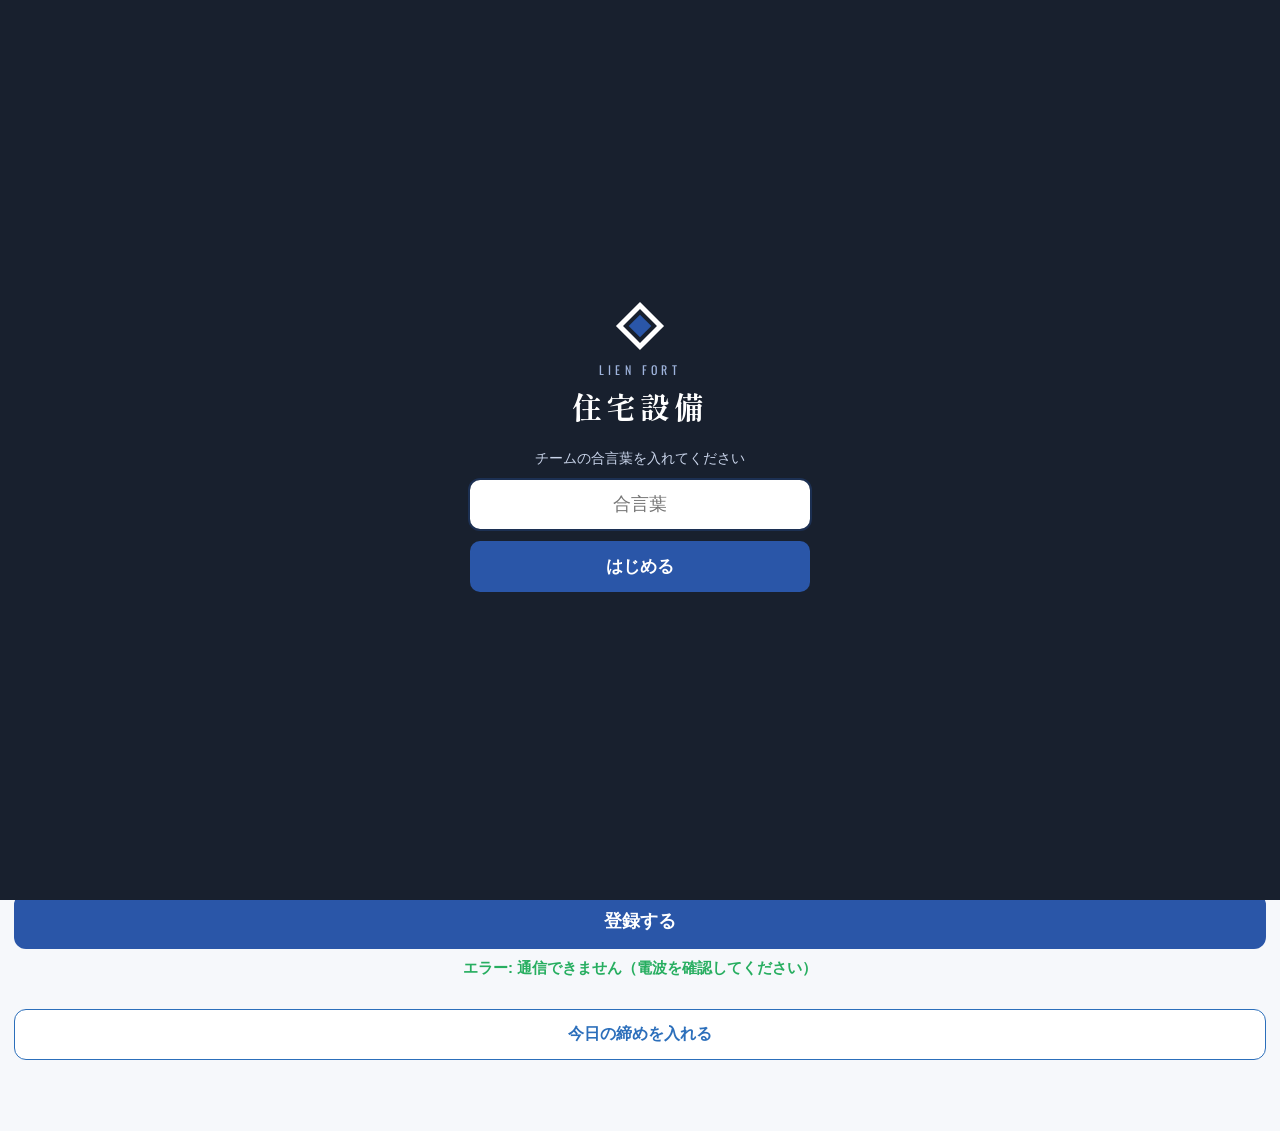
==== ap.html @ 3ffadc1e "Add files via upload" ====
<!DOCTYPE html>
<html>
<head>
<base target="_top">
<meta charset="utf-8">
<meta name="viewport" content="width=device-width, initial-scale=1, maximum-scale=1, viewport-fit=cover">
<meta name="apple-mobile-web-app-capable" content="yes">
<meta name="mobile-web-app-capable" content="yes">
<meta name="apple-mobile-web-app-status-bar-style" content="black-translucent">
<meta name="apple-mobile-web-app-title" content="住宅設備">
<meta name="theme-color" content="#18202e">
<link rel="manifest" href="manifest.webmanifest">
<link rel="apple-touch-icon" href="icon-180.png">
<title>催事 お客様登録</title>
<script src="api.js"></script>
<style>
  * { box-sizing: border-box; -webkit-tap-highlight-color: transparent; }
  body { margin: 0; padding: 16px; font-family: -apple-system, sans-serif; background: #f4f5f7; color: #222; }
  h2 { margin: 0 0 8px; font-size: 20px; }
  label { display: block; font-size: 14px; color: #555; margin: 12px 0 4px; }
  select, input { width: 100%; font-size: 17px; padding: 10px; border-radius: 10px; border: 1px solid #ccc; background: #fff; }
  .other { margin-top: 6px; display: none; }
  .ok { width: 100%; margin: 22px 0 10px; padding: 16px; font-size: 18px; font-weight: 600; border: 0; border-radius: 12px; background: #27ae60; color: #fff; }
  .ok:active { transform: scale(.97); }
  #msg { text-align: center; min-height: 20px; font-size: 15px; color: #27ae60; font-weight: 600; }
  #pending { display: none; white-space: pre-line; margin-top: 10px; padding: 10px; border-radius: 10px; background: #fff3cd; color: #7a5b00; font-size: 14px; text-align: center; }
  .count { text-align: center; font-size: 14px; color: #666; margin-bottom: 30px; }
  .sides { display: flex; gap: 8px; }
  .sides button { flex: 1; padding: 12px; font-size: 17px; border-radius: 10px; border: 1px solid #ccc; background: #fff; color: #222; }
  .sides button.on { background: #2c6fbb; border-color: #2c6fbb; color: #fff; font-weight: 600; }
  .close-btn { width: 100%; padding: 14px; font-size: 16px; border: 1px solid #2c6fbb; border-radius: 12px; background: #fff; color: #2c6fbb; font-weight: 600; }
  #close { display: none; margin-top: 8px; padding: 4px 14px 14px; border-radius: 12px; background: #fff; }
  #close h3 { margin: 12px 0 0; font-size: 17px; }
  .grid { display: grid; grid-template-columns: 1fr 1fr; gap: 0 10px; }
  .calc { margin-top: 10px; font-size: 14px; color: #555; }
  #close .ok { background: #2c6fbb; }
</style>
<link href="https://fonts.googleapis.com/css2?family=Oswald:wght@400;500&family=Shippori+Mincho+B1:wght@700&display=swap" rel="stylesheet">
<style>
  /* 住宅設備アプリ共通のデザイン。色は Lien Fort（lienfort.co.jp）に合わせる。各画面の style より後に読むので上書きになる */
  :root { --ink: #18202e; --blue: #2a56a8; --sub: #4b5567; --line: #e3e8f0; --bg: #f6f8fb; --pale: #eef2f9;
          --en: Oswald, "Arial Narrow", sans-serif; }
  body { background: var(--bg) !important; color: var(--ink) !important; padding: 0 14px 40px !important;
         font-family: "Hiragino Sans", "Noto Sans JP", "Yu Gothic", sans-serif !important; }
  .lf-bar { position: sticky; top: 0; z-index: 5; display: flex; align-items: center; gap: 12px; margin: 0 -14px 14px; padding: 10px 14px;
            background: var(--ink); color: #fff; }
  .lf-back { flex: none; width: 36px; height: 36px; display: flex; align-items: center; justify-content: center; padding-bottom: 3px;
             border: 1px solid rgba(255,255,255,.3); border-radius: 8px; color: #fff; text-decoration: none; font-size: 24px; }
  .lf-t small { display: block; font-family: var(--en); font-size: 10px; letter-spacing: .3em; color: #9fb4dd; }
  .lf-t b { font-size: 17px; letter-spacing: .05em; }

  select, input, textarea { border: 1px solid var(--line) !important; color: var(--ink); }
  select:focus, input:focus, textarea:focus { outline: 2px solid rgba(42,86,168,.3); border-color: var(--blue) !important; }
  h2 { letter-spacing: .03em; }

  /* 今日の数字 */
  .summary { background: #fff; border: 1px solid var(--line); border-radius: 12px; padding: 10px 14px; }
  .summary div { font-size: 12px; color: var(--sub); }
  .summary b { font-family: var(--en); font-weight: 500; font-size: 30px !important; color: var(--ink); }

  /* ボタン。結果ボタンの色（成約＝緑など）は見分けやすさのため各画面のまま */
  button.r { border-radius: 12px !important; box-shadow: 0 2px 0 rgba(0,0,0,.12); letter-spacing: .03em; }
  .undo, .listbtn, .nav button, .btns > *, .cancel { background: #fff !important; border: 1px solid var(--line) !important; color: var(--ink) !important; }
  .listbtn, .btns > *, .btns .map { color: var(--blue) !important; }
  .ok { background: var(--blue) !important; color: #fff !important; }
  .add { border-color: var(--blue) !important; color: var(--blue) !important; background: #fff !important; }
  .tabs button { border: 1px solid var(--line) !important; background: #fff !important; color: var(--sub) !important; }
  .tabs button.on { background: var(--ink) !important; border-color: var(--ink) !important; color: #fff !important; }
  .choice button.on { background: var(--ink) !important; border-color: var(--ink) !important; }

  /* カード・表 */
  .card, td.d { border: 1px solid var(--line) !important; box-shadow: 0 1px 2px rgba(24,32,46,.05); }
  .card summary, .req { color: var(--blue) !important; }
  td.d.today, .mon td.today { border-color: var(--blue) !important; color: var(--blue); }
  td.s.free { background: var(--blue) !important; }
  .legend span:first-child i { background: var(--blue) !important; }
  .sec { border-top-color: var(--line) !important; color: var(--ink); }

  /* 重なる画面（入力・一覧など）と読み込み中 */
  .sheet, #sale, #list, #pick { background: var(--bg) !important; }
  #pickList button { border-color: var(--line) !important; }
  .spinner { border-top-color: var(--blue) !important; }
</style>
<link rel="stylesheet" href="app.css">
</head>
<body>
  <header class="lf-bar"><a href="index.html" class="lf-back" aria-label="メニュー">‹</a><div class="lf-t"><small>LIEN FORT</small><b>催事 お客様登録</b></div></header>
  <h2>催事 お客様登録</h2>
  <label>催事会場</label><select id="venue"></select><input class="other" id="venue-o" placeholder="会場の名前">
  <label>AP（自分）</label><select id="ap"></select><input class="other" id="ap-o" placeholder="APの名前">
  <label>CC（キャッチャー）</label><select id="cc"></select><input class="other" id="cc-o" placeholder="CCの名前">
  <label>QP（アンケート係）</label><select id="qp"></select><input class="other" id="qp-o" placeholder="QPの名前">
  <label>お客様の名前</label><input id="customer" placeholder="例：山田太郎様">
  <label>両面／片面</label><div class="sides"><button type="button" data-side="両面">両面</button><button type="button" data-side="片面">片面</button></div>
  <label>年齢</label><input id="age" type="number" inputmode="numeric" placeholder="例：65">
  <label>連絡先</label><input id="tel" type="tel" inputmode="tel" placeholder="例：09012345678">
  <label>設置先エリア</label><input id="area" placeholder="例：川西市">
  <label>次回対応日</label><input id="next" type="date">
  <button class="ok" id="send">登録する</button>
  <div id="msg"></div>
  <div id="pending"></div>
  <div class="count" id="count"></div>

  <button class="close-btn" id="open-close">今日の締めを入れる</button>
  <div id="close">
    <h3>今日の締め（<span id="c-venue"></span>）</h3>
    <label>日付</label><input id="c-date" type="date">
    <div class="grid">
      <div><label>スタッフ数</label><input id="c-staff" type="number" inputmode="numeric" min="0"></div>
      <div><label>キャッチ配布数</label><input id="c-dist" type="number" inputmode="numeric" min="0"></div>
      <div><label>キャッチ成功数</label><input id="c-catch" type="number" inputmode="numeric" min="0"></div>
      <div><label>抽選参加数</label><input id="c-lottery" type="number" inputmode="numeric" min="0"></div>
      <div><label>着座_両面</label><input id="c-seatW" type="number" inputmode="numeric" min="0"></div>
      <div><label>着座_片面</label><input id="c-seatS" type="number" inputmode="numeric" min="0"></div>
      <div><label>戸建数</label><input id="c-house" type="number" inputmode="numeric" min="0"></div>
    </div>
    <div class="calc" id="c-calc"></div>
    <button class="ok" id="c-send">締めを送る</button>
    <div class="calc">アポ獲得数（両面・片面）は、登録したお客様から自動で数えます。入れ直すと上書きします。</div>
  </div>
  <div style="height:30px"></div>

<script>
  const OTHER = 'その他（手入力）';
  const SELECTS = ['venue', 'ap', 'cc', 'qp'];
  const KEEP = ['venue', 'ap', 'cc', 'qp']; // 次の人でもそのまま残す
  const $ = id => document.getElementById(id);
  const CLOSE = ['staff', 'dist', 'catch', 'lottery', 'seatW', 'seatS', 'house'];
  let sending = false, lastError = '', registered = 0, side = '';

  // 登録はまずスマホに保存し（未送信）、電波があれば送る。電波がない間はたまっていき、戻ったら送る
  let queue = [], cqueue = [];
  try { queue = JSON.parse(localStorage.getItem('apQueue')) || []; } catch (e) {}
  try { cqueue = JSON.parse(localStorage.getItem('apCloseQueue')) || []; } catch (e) {}
  function saveQueue() { try { localStorage.setItem('apQueue', JSON.stringify(queue)); localStorage.setItem('apCloseQueue', JSON.stringify(cqueue)); } catch (e) {} }

  function fill(id, list) {
    $(id).add(new Option('選択', ''));
    list.concat([OTHER]).forEach(v => $(id).add(new Option(v, v)));
  }
  function val(id) { return $(id).value === OTHER ? $(id + '-o').value.trim() : $(id).value; }
  // 手入力した名前は、次から選択肢に出す
  function remember(id, v) {
    if (!v || [...$(id).options].some(o => o.value === v)) return;
    $(id).add(new Option(v, v), $(id).options.length - 1);
  }

  function render() {
    const n = queue.length + cqueue.length;
    $('pending').style.display = n ? 'block' : 'none';
    $('pending').textContent = '未送信 ' + n + '件（電波が戻ったら自動で送ります）' + (lastError ? '\n' + lastError : '');
    $('count').textContent = registered ? 'この画面で登録した人：' + registered + '人' : '';
  }

  function send() {
    const it = { id: Date.now() + '-' + Math.random().toString(36).slice(2, 8), ts: Date.now(),
      venue: val('venue'), ap: val('ap'), cc: val('cc'), qp: val('qp'), customer: $('customer').value.trim(),
      age: $('age').value, tel: $('tel').value.replace(/[^\d-]/g, ''), area: $('area').value.trim(), next: $('next').value, side: side };
    if (!it.venue || !it.ap || !it.customer || !side) { alert('催事会場・AP・お客様の名前・両面／片面を入れてください'); return; }
    if (!confirm(it.customer + '（' + side + '）\nこの内容で登録しますか？')) return;
    queue.push(it); saveQueue();
    SELECTS.forEach(id => { if (it[id] && $(id).value === OTHER) { remember(id, it[id]); $(id).value = it[id]; $(id + '-o').style.display = 'none'; } });
    try { KEEP.forEach(id => localStorage.setItem('ap-' + id, $(id).value)); } catch (e) {}
    ['customer', 'age', 'tel', 'area', 'next'].forEach(id => $(id).value = '');
    setSide('');
    registered++;
    $('msg').textContent = '登録しました：' + it.customer + (navigator.onLine ? '' : '（電波が戻ったら送ります）');
    render();
    window.scrollTo(0, 0);
    flush();
  }

  // 未送信をまとめて送る。送れた分だけ消す（同じ登録は二重に入らない）
  function flush() {
    if (!sending && !queue.length && cqueue.length) return flushClose();
    if (sending || !queue.length) return render();
    sending = true;
    google.script.run
      .withSuccessHandler(r => {
        sending = false;
        queue = queue.filter(q => !r.done.includes(q.id));
        lastError = r.errors.join('\n');
        saveQueue(); render();
        if ((queue.length || cqueue.length) && r.done.length) flush();
      })
      .withFailureHandler(() => { sending = false; render(); })
      .addCustomers(queue.slice(0, 20));
  }

  function flushClose() {
    sending = true;
    google.script.run
      .withSuccessHandler(r => {
        sending = false;
        cqueue = cqueue.filter(q => !r.done.includes(q.id));
        saveQueue(); render();
      })
      .withFailureHandler(() => { sending = false; render(); })
      .addNippo(cqueue.slice(0, 10));
  }

  function setSide(v) {
    side = v;
    document.querySelectorAll('.sides button').forEach(b => b.classList.toggle('on', b.dataset.side === v));
  }

  // 今日の締め：会場は上で選んでいる会場
  function num(id) { return $('c-' + id).value === '' ? '' : Number($('c-' + id).value); }
  function calc() {
    const d = num('dist'), c = num('catch'), w = num('seatW'), s = num('seatS');
    $('c-calc').textContent = 'キャッチ失注数：' + (d === '' ? '-' : d - (c || 0)) + '　着座数：' + (w === '' && s === '' ? '-' : (w || 0) + (s || 0));
  }
  function sendClose() {
    const it = { id: Date.now() + '-' + Math.random().toString(36).slice(2, 8), venue: val('venue'), date: $('c-date').value };
    CLOSE.forEach(k => it[k] = num(k));
    if (!it.venue || !it.date) { alert('催事会場と日付を入れてください'); return; }
    if (CLOSE.some(k => it[k] === '' || it[k] < 0)) { alert('数字を全部入れてください（0 も入れられます）'); return; }
    if (it.catch > it.dist) { alert('キャッチ成功数が配布数より多くなっています'); return; }
    if (!confirm(it.date + ' ' + it.venue + '\n配布 ' + it.dist + '・成功 ' + it.catch + '・着座 ' + (it.seatW + it.seatS) + '\nこの内容で送りますか？')) return;
    cqueue.push(it); saveQueue();
    CLOSE.forEach(k => $('c-' + k).value = '');
    calc();
    $('close').style.display = 'none';
    $('msg').textContent = '締めを受け付けました：' + it.venue + (navigator.onLine ? '' : '（電波が戻ったら送ります）');
    render();
    window.scrollTo(0, 0);
    flush();
  }

  google.script.run.withSuccessHandler(cfg => {
    fill('venue', cfg.venues);
    ['ap', 'cc', 'qp'].forEach(id => fill(id, cfg.names));
    try { KEEP.forEach(id => { const v = localStorage.getItem('ap-' + id); if (v) { remember(id, v); $(id).value = v; } }); } catch (e) {}
    flush();
  }).withFailureHandler(e => { $('msg').textContent = 'エラー: ' + e.message; }).getApConfig();

  SELECTS.forEach(id => $(id).onchange = () => { $(id + '-o').style.display = $(id).value === OTHER ? 'block' : 'none'; });
  $('send').onclick = send;
  document.querySelectorAll('.sides button').forEach(b => b.onclick = () => setSide(b.dataset.side));
  $('open-close').onclick = () => {
    const open = $('close').style.display !== 'block';
    $('close').style.display = open ? 'block' : 'none';
    if (open) { $('c-venue').textContent = val('venue') || '会場を選んでください'; if (!$('c-date').value) $('c-date').value = new Date().toLocaleDateString('sv-SE'); calc(); }
  };
  CLOSE.forEach(k => $('c-' + k).oninput = calc);
  $('c-send').onclick = sendClose;
  window.addEventListener('online', flush);
  setInterval(flush, 20000);
</script>
</body>
</html>
---- app.css ----
/* GitHub Pages 版だけの見た目：合言葉の画面と、ホーム画面から全画面で開いたときの上の余白（iPhone の時計などの下） */
.lf-bar { padding-top: calc(10px + env(safe-area-inset-top)) !important; }
.hero { padding-top: calc(30px + env(safe-area-inset-top)) !important; }
#lfLogin { position: fixed; inset: 0; z-index: 100; display: flex; align-items: center; justify-content: center; padding: 24px; background: #18202e; }
#lfLogin .box { width: 100%; max-width: 340px; color: #fff; text-align: center; }
#lfLogin .mk { width: 34px; height: 34px; margin: 0 auto 18px; border: 5px solid #fff; transform: rotate(45deg); position: relative; }
#lfLogin .mk::after { content: ""; position: absolute; inset: 4px; background: #2a56a8; }
#lfLogin small { display: block; font-family: Oswald, "Arial Narrow", sans-serif; letter-spacing: .35em; font-size: 12px; color: #9fb4dd; }
#lfLogin b { display: block; margin: 6px 0 22px; font-family: "Shippori Mincho B1", serif; font-size: 30px; letter-spacing: .14em; }
#lfLogin p { margin: 0 0 12px; font-size: 14px; color: #c9d4ea; }
#lfLogin input { width: 100%; padding: 14px; font-size: 18px; border-radius: 10px; border: 0 !important; text-align: center; color: #18202e; }
#lfLogin button { width: 100%; margin-top: 12px; padding: 14px; font-size: 17px; font-weight: 600; border: 0; border-radius: 10px; background: #2a56a8; color: #fff; }
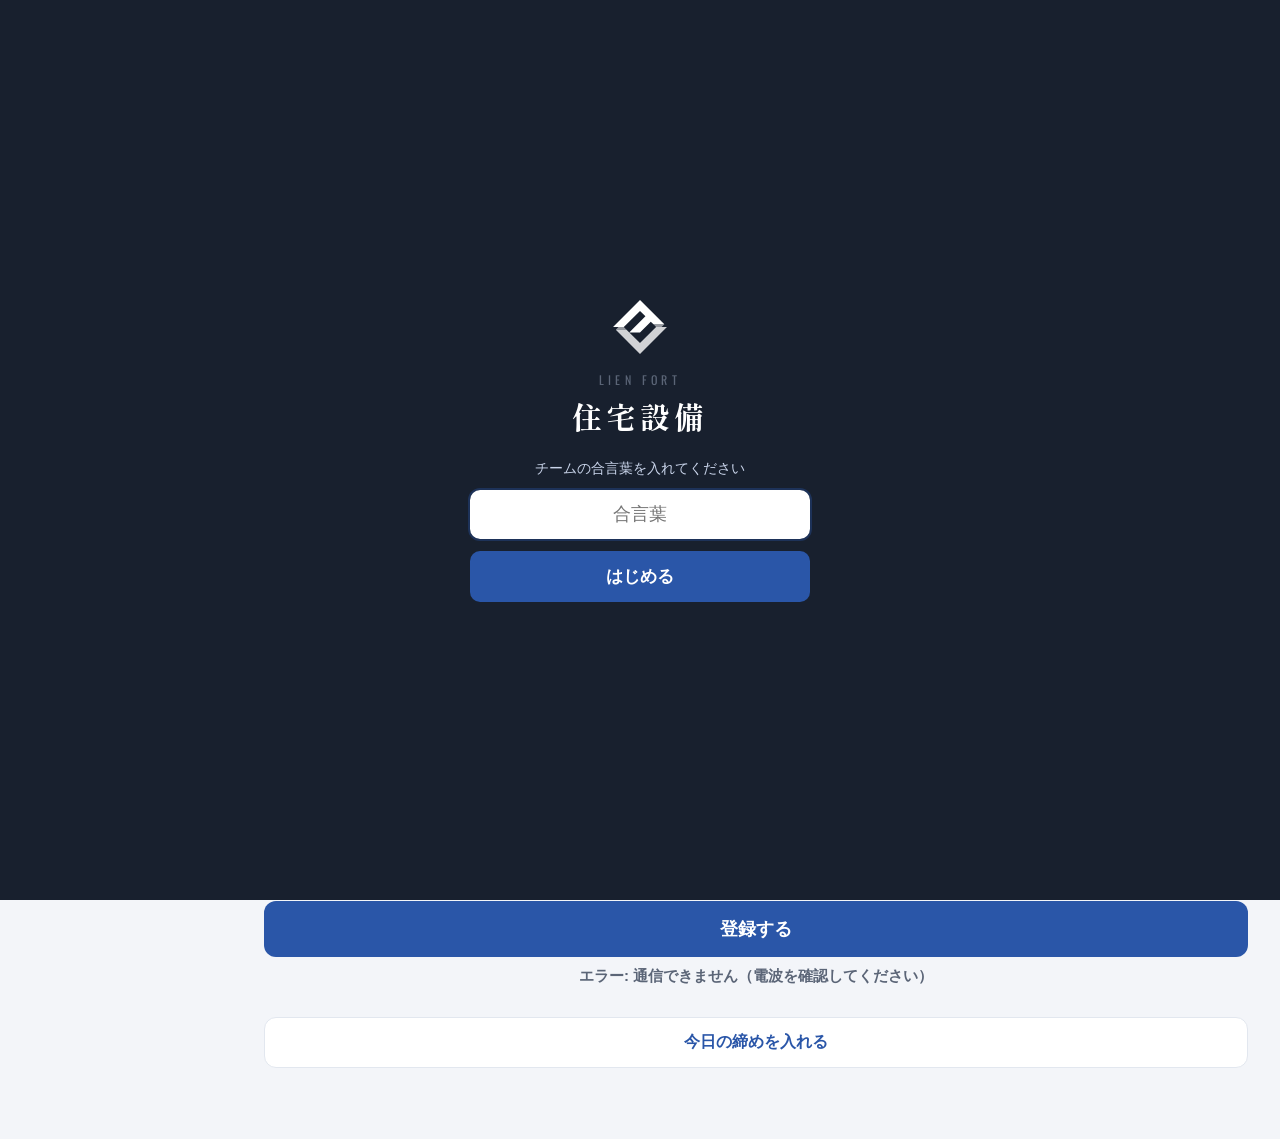
==== commit 29ec82c1: "Add files via upload" ====
--- a/ap.html
+++ b/ap.html
@@ -35,52 +35,184 @@
   .calc { margin-top: 10px; font-size: 14px; color: #555; }
   #close .ok { background: #2c6fbb; }
 </style>
-<link href="https://fonts.googleapis.com/css2?family=Oswald:wght@400;500&family=Shippori+Mincho+B1:wght@700&display=swap" rel="stylesheet">
+<link href="https://fonts.googleapis.com/css2?family=Inter:wght@500;700;800&family=Oswald:wght@400;500&family=Shippori+Mincho+B1:wght@700&display=swap" rel="stylesheet">
+<script>
+  // 明るい・暗い：端末の設定に合わせる。右上のボタンで切り替えると、その端末に覚える（lfTheme）
+  (function () { try { var t = localStorage.getItem('lfTheme'); if (t) document.documentElement.setAttribute('data-theme', t); } catch (e) {} })();
+</script>
 <style>
-  /* 住宅設備アプリ共通のデザイン。色は Lien Fort（lienfort.co.jp）に合わせる。各画面の style より後に読むので上書きになる */
-  :root { --ink: #18202e; --blue: #2a56a8; --sub: #4b5567; --line: #e3e8f0; --bg: #f6f8fb; --pale: #eef2f9;
-          --en: Oswald, "Arial Narrow", sans-serif; }
+  /* 住宅設備アプリ共通のデザイン（2026-11-18 作り直し：明るい・暗い、パソコンは左にメニュー）。
+     色は Lien Fort（lienfort.co.jp）の紺と青。各画面の style より後に読むので上書きになる */
+  :root { --ink: #18202e; --blue: #2a56a8; --btn: #2a56a8; --sub: #5b6577; --line: #e2e7ef; --bg: #f3f5f9; --pale: #eef2f9;
+          --surface: #fff; --surface2: #f6f8fb; --track: #e9edf3; --bar: #18202e; --chip: #18202e; --chipInk: #fff;
+          --veil: rgba(243,245,249,.72); --shadow: 0 1px 2px rgba(24,32,46,.06), 0 8px 24px rgba(24,32,46,.05);
+          --pend: #fff3cd; --pendInk: #7a5b00; --goodBg: #eafaf0; --badBg: #fdecea;
+          --en: Oswald, "Arial Narrow", sans-serif; --num: Inter, "Hiragino Sans", sans-serif; color-scheme: light; }
+  @media (prefers-color-scheme: dark) {
+    :root:not([data-theme="light"]) { --ink: #eef2f8; --blue: #7fa2e8; --sub: #9aa6b8; --line: #263042; --bg: #0d121b; --pale: #1c2433;
+          --surface: #161d29; --surface2: #1c2433; --track: #263042; --bar: #0a0f17; --chip: #eef2f8; --chipInk: #0d121b;
+          --veil: rgba(13,18,27,.72); --shadow: none; --pend: #3a3216; --pendInk: #f0d58a; --goodBg: #12301f; --badBg: #3a1a1a; color-scheme: dark; }
+  }
+  :root[data-theme="dark"] { --ink: #eef2f8; --blue: #7fa2e8; --sub: #9aa6b8; --line: #263042; --bg: #0d121b; --pale: #1c2433;
+          --surface: #161d29; --surface2: #1c2433; --track: #263042; --bar: #0a0f17; --chip: #eef2f8; --chipInk: #0d121b;
+          --veil: rgba(13,18,27,.72); --shadow: none; --pend: #3a3216; --pendInk: #f0d58a; --goodBg: #12301f; --badBg: #3a1a1a; color-scheme: dark; }
+
   body { background: var(--bg) !important; color: var(--ink) !important; padding: 0 14px 40px !important;
          font-family: "Hiragino Sans", "Noto Sans JP", "Yu Gothic", sans-serif !important; }
-  .lf-bar { position: sticky; top: 0; z-index: 5; display: flex; align-items: center; gap: 12px; margin: 0 -14px 14px; padding: 10px 14px;
-            background: var(--ink); color: #fff; }
+
+  /* 上の帯 */
+  .lf-bar { position: sticky; top: 0; z-index: 5; display: flex; align-items: center; gap: 12px; margin: 0 -14px 14px; padding: 12px 14px;
+            background: var(--bar); color: #fff; }
   .lf-back { flex: none; width: 36px; height: 36px; display: flex; align-items: center; justify-content: center; padding-bottom: 3px;
-             border: 1px solid rgba(255,255,255,.3); border-radius: 8px; color: #fff; text-decoration: none; font-size: 24px; }
-  .lf-t small { display: block; font-family: var(--en); font-size: 10px; letter-spacing: .3em; color: #9fb4dd; }
-  .lf-t b { font-size: 17px; letter-spacing: .05em; }
-
-  select, input, textarea { border: 1px solid var(--line) !important; color: var(--ink); }
-  select:focus, input:focus, textarea:focus { outline: 2px solid rgba(42,86,168,.3); border-color: var(--blue) !important; }
-  h2 { letter-spacing: .03em; }
-
-  /* 今日の数字 */
-  .summary { background: #fff; border: 1px solid var(--line); border-radius: 12px; padding: 10px 14px; }
+             border: 1px solid rgba(255,255,255,.18); border-radius: 10px; color: #fff; text-decoration: none; font-size: 24px; }
+  .lf-t small { display: block; font-family: var(--en); font-size: 10px !important; letter-spacing: .3em; color: #8fa6cf !important; }
+  .lf-t b { font-size: 17px; letter-spacing: .05em; color: #fff; }
+  .lf-theme { flex: none; margin-left: auto; width: 36px; height: 36px; display: flex; align-items: center; justify-content: center;
+              border: 1px solid rgba(255,255,255,.18); border-radius: 10px; background: rgba(255,255,255,.06); color: #fff; padding: 0; cursor: pointer; }
+  .lf-theme svg { width: 18px; height: 18px; fill: none; stroke: currentColor; stroke-width: 1.8; stroke-linecap: round; }
+  .lf-bar .who ~ .lf-theme, .lf-bar .lf-theme ~ .who { margin-left: 8px; }
+
+  /* 入力欄 */
+  select, input, textarea { background: var(--surface) !important; color: var(--ink) !important; border: 1px solid var(--line) !important; }
+  select:focus, input:focus, textarea:focus { outline: 2px solid rgba(42,86,168,.35); border-color: var(--blue) !important; }
+  input[type="checkbox"], input[type="radio"] { accent-color: var(--btn); }
+  h2, h3, .card h3 { letter-spacing: .03em; color: var(--ink) !important; }
+  label, .note, .sub, small, #msg, .legend, .count, .calc, .coord, .state, .card dt, .gcard p { color: var(--sub) !important; }
+  td.s small, .shd td.c small, button.r small, .tiles a.app.main small { color: rgba(255,255,255,.85) !important; } td.s.last small { color: #5c4b00 !important; }
+
+  /* 面（カード・表・パネル） */
+  .card, .summary, .summary > div, .tbl, .gcard, .sheet .in, #close, .visit, .panel, .find, .fab, .showBtn,
+  td.d, .mon td, .shd td:not(.c), .checks label, #sale .checks label, .sheet .kinds label, .names button, #pickList button {
+    background: var(--surface) !important; border-color: var(--line) !important; color: var(--ink); }
+  .card, .tbl, .summary > div, .summary, .gcard, .visit { border: 1px solid var(--line) !important; border-radius: 16px !important; box-shadow: var(--shadow) !important; }
+  .card summary, .req { color: var(--blue) !important; }
   .summary div { font-size: 12px; color: var(--sub); }
-  .summary b { font-family: var(--en); font-weight: 500; font-size: 30px !important; color: var(--ink); }
+  .summary b, .big, .rk .v, .v, .gy td b { font-family: var(--num) !important; font-variant-numeric: tabular-nums; letter-spacing: -.01em; }
+  .summary b { font-weight: 800; font-size: 28px !important; color: var(--ink); }
+  .big { font-weight: 800 !important; color: var(--ink) !important; }
+  .bar, .left .bar { background: var(--track) !important; }
+  .bar i, .left .bar i { background: var(--btn) !important; } .bar i.ok { background: #27ae60 !important; }
+  td.d.today, .mon td.today { border-color: var(--blue) !important; color: var(--blue); }
+  td.s.free { background: var(--btn) !important; }
+  td.s.block { background: var(--pale) !important; }
+  .legend span:first-child i { background: var(--btn) !important; }
+  .sec { border-top-color: var(--line) !important; color: var(--ink); }
+  .st { background: var(--pale) !important; color: var(--ink) !important; }
+  .st.shoho { background: #8e44ad !important; color: #fff !important; }
+  .st.x { background: var(--badBg) !important; color: #e06b5f !important; }
+  #pending { background: var(--pend) !important; color: var(--pendInk) !important; }
+  .checks label, #sale .checks label, .sheet .kinds label { color: var(--ink) !important; }
+
+  /* 表（KPI） */
+  table { color: var(--ink); }
+  th { background: var(--surface2) !important; color: var(--sub) !important; border-color: var(--line) !important; }
+  td { border-color: var(--line) !important; }
+  .tbl td:first-child { background: var(--surface) !important; }
+  .tbl th:first-child, tr.total td { background: var(--surface2) !important; }
+  td.good { background: var(--goodBg) !important; } td.bad { background: var(--badBg) !important; }
 
   /* ボタン。結果ボタンの色（成約＝緑など）は見分けやすさのため各画面のまま */
-  button.r { border-radius: 12px !important; box-shadow: 0 2px 0 rgba(0,0,0,.12); letter-spacing: .03em; }
-  .undo, .listbtn, .nav button, .btns > *, .cancel { background: #fff !important; border: 1px solid var(--line) !important; color: var(--ink) !important; }
-  .listbtn, .btns > *, .btns .map { color: var(--blue) !important; }
-  .ok { background: var(--blue) !important; color: #fff !important; }
-  .add { border-color: var(--blue) !important; color: var(--blue) !important; background: #fff !important; }
-  .tabs button { border: 1px solid var(--line) !important; background: #fff !important; color: var(--sub) !important; }
-  .tabs button.on { background: var(--ink) !important; border-color: var(--ink) !important; color: #fff !important; }
-  .choice button.on { background: var(--ink) !important; border-color: var(--ink) !important; }
-
-  /* カード・表 */
-  .card, td.d { border: 1px solid var(--line) !important; box-shadow: 0 1px 2px rgba(24,32,46,.05); }
-  .card summary, .req { color: var(--blue) !important; }
-  td.d.today, .mon td.today { border-color: var(--blue) !important; color: var(--blue); }
-  td.s.free { background: var(--blue) !important; }
-  .legend span:first-child i { background: var(--blue) !important; }
-  .sec { border-top-color: var(--line) !important; color: var(--ink); }
+  button { font-family: inherit; }
+  button.r { border-radius: 14px !important; box-shadow: 0 2px 0 rgba(0,0,0,.14); letter-spacing: .03em; }
+  .undo, .listbtn, .nav button, .btns > *, .cancel, .seg button, .gyreset, .admin button, .opts button, .two button, .links button,
+  .sides button, .close-btn, .choice button, .kinds button, .pc button, #goalEdit, .del, .add {
+    background: var(--surface) !important; border: 1px solid var(--line) !important; color: var(--ink) !important; }
+  .listbtn, .btns > *, .btns .map, .links button, .two button, #goalEdit, .close-btn { color: var(--blue) !important; }
+  .del { color: #e06b5f !important; border-color: rgba(224,107,95,.5) !important; }
+  .add { border: 2px dashed var(--blue) !important; color: var(--blue) !important; }
+  .ok, .acts .ok, .gcard .go, #close .ok { background: var(--btn) !important; color: #fff !important; }
+  .tabs { gap: 6px !important; }
+  .tabs button, .seg button { border-radius: 999px !important; border: 1px solid var(--line) !important; background: var(--surface) !important; color: var(--sub) !important; font-weight: 600; }
+  .tabs button.on, .seg button.on, .opts button.on, .choice button.on, .sides button.on, .showBtn.on {
+    background: var(--chip) !important; border-color: var(--chip) !important; color: var(--chipInk) !important; }
+  .kinds button.on { background: #8e44ad !important; border-color: #8e44ad !important; color: #fff !important; }
+  #clockBtn { background: var(--pale) !important; color: var(--ink) !important; }
+  #clockBtn.on { background: var(--badBg) !important; color: #e06b5f !important; }
+  #placeBtn { background: var(--surface) !important; }
+  #findList button { color: var(--ink) !important; border-top-color: var(--line) !important; }
+  .fab, .fab * { color: var(--blue) !important; } #layerBtn, #findBtn, .showBtn { color: var(--ink) !important; }
+  #areaChip { background: var(--surface) !important; color: var(--ink) !important; } #areaChip button { background: var(--pale) !important; color: var(--ink) !important; }
+
+  /* ランキング：1〜3位は丸い数字（金・銀・銅） */
+  .rk .n { font-family: var(--num); }
+  .rk.m1 .n, .rk.m2 .n, .rk.m3 .n { width: 26px; height: 26px; margin: 0 auto; border-radius: 50%; display: flex; align-items: center; justify-content: center;
+                                    font-size: 13px; font-weight: 800; }
+  .rk.m1 .n { background: #e9c46a; color: #18202e !important; }
+  .rk.m2 .n { background: #cfd5de; color: #18202e !important; }
+  .rk.m3 .n { background: #dcae86; color: #18202e !important; }
+  /* 目立たせるカード（チーム売上など） */
+  .card.feature { background: #18202e !important; border-color: #18202e !important; color: #fff; }
+  :root[data-theme="dark"] .card.feature { background: #1d2a44 !important; border-color: #2c3d5f !important; }
+  .card.feature h3, .card.feature .big { color: #fff !important; }
+  .card.feature .sub, .card.feature h3 small { color: #b8c4d8 !important; }
+  .card.feature .bar { background: rgba(255,255,255,.14) !important; } .card.feature .bar i { background: #5b8def !important; }
 
   /* 重なる画面（入力・一覧など）と読み込み中 */
   .sheet, #sale, #list, #pick { background: var(--bg) !important; }
   #pickList button { border-color: var(--line) !important; }
-  .spinner { border-top-color: var(--blue) !important; }
+  #overlay { background: var(--veil) !important; color: var(--ink); }
+  #goalBox { background: rgba(0,0,0,.55) !important; }
+  .spinner { border-color: var(--track) !important; border-top-color: var(--btn) !important; }
+
+  /* パソコン：左にメニュー（#lfSide は下のスクリプトで作る） */
+  #lfSide { display: none; }
+  @media (min-width: 1024px) {
+    body.lf-side { padding-left: 264px !important; padding-right: 32px !important; }
+    body.lf-side .lf-bar { margin: 0 -32px 20px; padding-left: 32px; padding-right: 32px; }
+    body.lf-side .lf-back { display: none; }
+    body.lf-side > .hero { margin-left: -32px !important; margin-right: -32px !important; padding-left: 40px !important; }
+    #lfSide { display: flex; position: fixed; left: 0; top: 0; bottom: 0; width: 232px; z-index: 40; flex-direction: column; gap: 22px;
+              padding: 26px 14px; box-sizing: border-box; overflow-y: auto; background: #111824; color: #eef2f8; }
+    #lfSide .lg { display: block; padding: 0 10px; text-decoration: none; color: #eef2f8; }
+    #lfSide .lg small { display: block; font-family: var(--en); font-size: 11px; letter-spacing: .35em; color: #7fa2e8; }
+    #lfSide .lg b { font-family: "Shippori Mincho B1", serif; font-size: 22px; letter-spacing: .12em; }
+    #lfSide nav { display: flex; flex-direction: column; gap: 2px; }
+    #lfSide nav a { display: flex; align-items: center; gap: 10px; padding: 10px 12px; border-radius: 10px; color: #b8c4d8; text-decoration: none; font-size: 14px; }
+    #lfSide nav a:hover { background: #1a2333; color: #fff; }
+    #lfSide nav a.on { background: #2a56a8; color: #fff; font-weight: 700; }
+    #lfSide nav a span { font-family: var(--en); font-size: 9px; letter-spacing: .2em; color: #6f82a6; width: 58px; flex: none; }
+    #lfSide nav a.on span { color: #c9d8f7; }
+  }
 </style>
+<script>
+  // 右上の明るい・暗いボタンと、パソコンの左メニュー
+  document.addEventListener('DOMContentLoaded', function () {
+    var root = document.documentElement;
+    var dark = function () { var t = root.getAttribute('data-theme'); return t ? t === 'dark' : matchMedia('(prefers-color-scheme: dark)').matches; };
+    var SUN = '<svg viewBox="0 0 24 24"><circle cx="12" cy="12" r="4"/><path d="M12 2v2M12 20v2M4.9 4.9l1.4 1.4M17.7 17.7l1.4 1.4M2 12h2M20 12h2M4.9 19.1l1.4-1.4M17.7 6.3l1.4-1.4"/></svg>';
+    var MOON = '<svg viewBox="0 0 24 24"><path d="M21 12.8A9 9 0 1 1 11.2 3a7 7 0 0 0 9.8 9.8z"/></svg>';
+    var host = document.querySelector('.lf-bar') || document.querySelector('.hero');
+    if (host) {
+      var b = document.createElement('button');
+      b.type = 'button'; b.className = 'lf-theme';
+      var paint = function () { b.innerHTML = dark() ? SUN : MOON; b.setAttribute('aria-label', dark() ? '明るい表示にする' : '暗い表示にする'); };
+      b.onclick = function () { var t = dark() ? 'light' : 'dark'; root.setAttribute('data-theme', t); try { localStorage.setItem('lfTheme', t); } catch (e) {} paint(); };
+      paint();
+      if (host.classList.contains('hero')) { b.style.position = 'absolute'; b.style.top = '18px'; b.style.right = '16px'; b.style.zIndex = '2'; host.appendChild(b); }
+      else host.insertBefore(b, host.querySelector('.who'));
+    }
+    // 地図の画面は全面を地図に使うので左メニューを出さない
+    if (document.getElementById('map')) return;
+    var gh = /github\.io$/.test(location.hostname);
+    var a0 = document.querySelector('a.lf-back, a[href*="?page="]');
+    var base = a0 ? a0.href.split('?')[0] : '';
+    var MAP = 'map.html';
+    var PAGES = [['yotei', '商談予定', 'SCHEDULE'], ['closer', 'クローザー入力', 'CLOSER'], ['tataki', '叩きカウンター', 'COUNTER'], ['ap', '催事のお客様登録', 'EVENT'],
+                 ['kpi', 'KPI・ランキング', 'KPI'], ['input', '入力', 'INPUT'], ['member', 'メンバー', 'MEMBER'], ['map', '営業マップ', 'MAP']];
+    var href = function (k) { return k === 'map' ? (gh ? 'map.html' : MAP) : gh ? (k === 'menu' ? 'index.html' : k + '.html') : base + (k === 'menu' ? '' : '?page=' + k); };
+    var title = (document.querySelector('.lf-t b') || {}).textContent || '';
+    var file = location.pathname.split('/').pop();
+    var esc = function (s) { return String(s).replace(/[&<>"]/g, function (c) { return { '&': '&amp;', '<': '&lt;', '>': '&gt;', '"': '&quot;' }[c]; }); };
+    var side = document.createElement('aside');
+    side.id = 'lfSide';
+    side.innerHTML = '<a class="lg" target="_top" href="' + esc(href('menu')) + '"><small>LIEN FORT</small><b>住宅設備</b></a><nav>' + PAGES.map(function (p) {
+      var on = gh ? file === p[0] + '.html' : title.replace('催事 お客様登録', '催事のお客様登録') === p[1];
+      return '<a target="_top" class="' + (on ? 'on' : '') + '" href="' + esc(href(p[0])) + '"><span>' + p[2] + '</span>' + p[1] + '</a>';
+    }).join('') + '</nav>';
+    document.body.appendChild(side);
+    document.body.classList.add('lf-side');
+  });
+</script>
 <link rel="stylesheet" href="app.css">
 </head>
 <body>
--- a/app.css
+++ b/app.css
@@ -3,8 +3,7 @@
 .hero { padding-top: calc(30px + env(safe-area-inset-top)) !important; }
 #lfLogin { position: fixed; inset: 0; z-index: 100; display: flex; align-items: center; justify-content: center; padding: 24px; background: #18202e; }
 #lfLogin .box { width: 100%; max-width: 340px; color: #fff; text-align: center; }
-#lfLogin .mk { width: 34px; height: 34px; margin: 0 auto 18px; border: 5px solid #fff; transform: rotate(45deg); position: relative; }
-#lfLogin .mk::after { content: ""; position: absolute; inset: 4px; background: #2a56a8; }
+#lfLogin .mk { display: block; width: 56px; height: 56px; margin: 0 auto 16px; }
 #lfLogin small { display: block; font-family: Oswald, "Arial Narrow", sans-serif; letter-spacing: .35em; font-size: 12px; color: #9fb4dd; }
 #lfLogin b { display: block; margin: 6px 0 22px; font-family: "Shippori Mincho B1", serif; font-size: 30px; letter-spacing: .14em; }
 #lfLogin p { margin: 0 0 12px; font-size: 14px; color: #c9d4ea; }
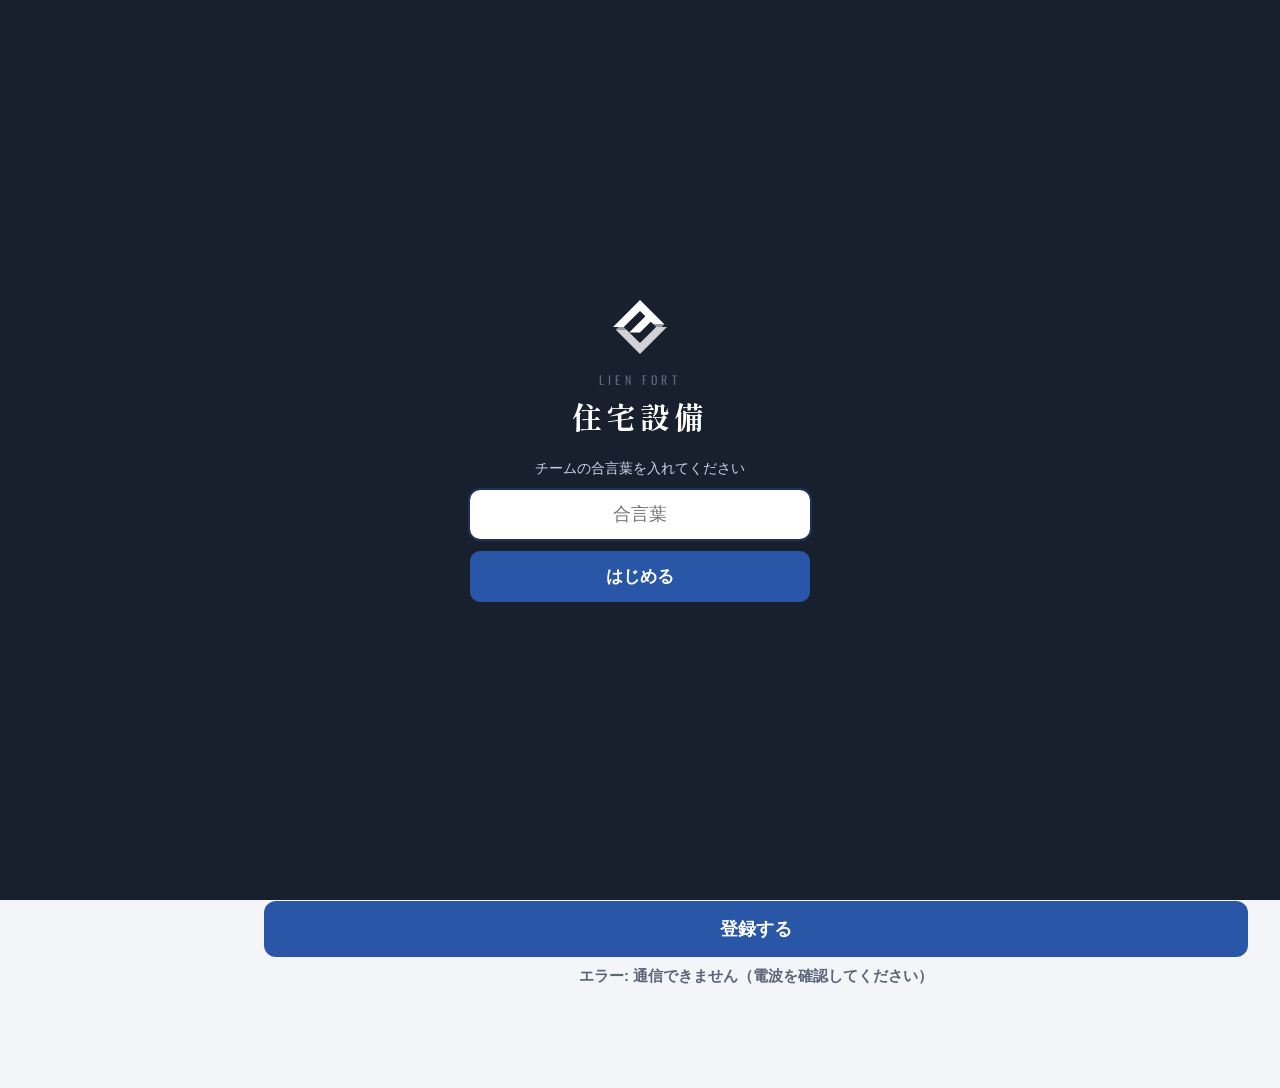
==== commit 017cae6b: "Add files via upload" ====
--- a/ap.html
+++ b/ap.html
@@ -197,8 +197,9 @@
     var a0 = document.querySelector('a.lf-back, a[href*="?page="]');
     var base = a0 ? a0.href.split('?')[0] : '';
     var MAP = 'map.html';
-    var PAGES = [['yotei', '商談予定', 'SCHEDULE'], ['closer', 'クローザー入力', 'CLOSER'], ['tataki', '叩きカウンター', 'COUNTER'], ['ap', '催事のお客様登録', 'EVENT'],
-                 ['kpi', 'KPI・ランキング', 'KPI'], ['input', '入力', 'INPUT'], ['member', 'メンバー', 'MEMBER'], ['map', '営業マップ', 'MAP']];
+    var PAGES = [['yotei', '商談予定', 'SCHEDULE'], ['tataki', '叩きカウンター', 'COUNTER'],
+                 ['saiji', '催事', 'REPORT'], ['sales', '売上', 'SALES'],
+                 ['kpi', 'KPI・ランキング', 'KPI'], ['settings', '設定', 'SETTINGS'], ['map', '営業マップ', 'MAP']];
     var href = function (k) { return k === 'map' ? (gh ? 'map.html' : MAP) : gh ? (k === 'menu' ? 'index.html' : k + '.html') : base + (k === 'menu' ? '' : '?page=' + k); };
     var title = (document.querySelector('.lf-t b') || {}).textContent || '';
     var file = location.pathname.split('/').pop();
@@ -233,23 +234,6 @@
   <div id="pending"></div>
   <div class="count" id="count"></div>
 
-  <button class="close-btn" id="open-close">今日の締めを入れる</button>
-  <div id="close">
-    <h3>今日の締め（<span id="c-venue"></span>）</h3>
-    <label>日付</label><input id="c-date" type="date">
-    <div class="grid">
-      <div><label>スタッフ数</label><input id="c-staff" type="number" inputmode="numeric" min="0"></div>
-      <div><label>キャッチ配布数</label><input id="c-dist" type="number" inputmode="numeric" min="0"></div>
-      <div><label>キャッチ成功数</label><input id="c-catch" type="number" inputmode="numeric" min="0"></div>
-      <div><label>抽選参加数</label><input id="c-lottery" type="number" inputmode="numeric" min="0"></div>
-      <div><label>着座_両面</label><input id="c-seatW" type="number" inputmode="numeric" min="0"></div>
-      <div><label>着座_片面</label><input id="c-seatS" type="number" inputmode="numeric" min="0"></div>
-      <div><label>戸建数</label><input id="c-house" type="number" inputmode="numeric" min="0"></div>
-    </div>
-    <div class="calc" id="c-calc"></div>
-    <button class="ok" id="c-send">締めを送る</button>
-    <div class="calc">アポ獲得数（両面・片面）は、登録したお客様から自動で数えます。入れ直すと上書きします。</div>
-  </div>
   <div style="height:30px"></div>
 
 <script>
@@ -336,29 +320,6 @@
     document.querySelectorAll('.sides button').forEach(b => b.classList.toggle('on', b.dataset.side === v));
   }
 
-  // 今日の締め：会場は上で選んでいる会場
-  function num(id) { return $('c-' + id).value === '' ? '' : Number($('c-' + id).value); }
-  function calc() {
-    const d = num('dist'), c = num('catch'), w = num('seatW'), s = num('seatS');
-    $('c-calc').textContent = 'キャッチ失注数：' + (d === '' ? '-' : d - (c || 0)) + '　着座数：' + (w === '' && s === '' ? '-' : (w || 0) + (s || 0));
-  }
-  function sendClose() {
-    const it = { id: Date.now() + '-' + Math.random().toString(36).slice(2, 8), venue: val('venue'), date: $('c-date').value };
-    CLOSE.forEach(k => it[k] = num(k));
-    if (!it.venue || !it.date) { alert('催事会場と日付を入れてください'); return; }
-    if (CLOSE.some(k => it[k] === '' || it[k] < 0)) { alert('数字を全部入れてください（0 も入れられます）'); return; }
-    if (it.catch > it.dist) { alert('キャッチ成功数が配布数より多くなっています'); return; }
-    if (!confirm(it.date + ' ' + it.venue + '\n配布 ' + it.dist + '・成功 ' + it.catch + '・着座 ' + (it.seatW + it.seatS) + '\nこの内容で送りますか？')) return;
-    cqueue.push(it); saveQueue();
-    CLOSE.forEach(k => $('c-' + k).value = '');
-    calc();
-    $('close').style.display = 'none';
-    $('msg').textContent = '締めを受け付けました：' + it.venue + (navigator.onLine ? '' : '（電波が戻ったら送ります）');
-    render();
-    window.scrollTo(0, 0);
-    flush();
-  }
-
   google.script.run.withSuccessHandler(cfg => {
     fill('venue', cfg.venues);
     ['ap', 'cc', 'qp'].forEach(id => fill(id, cfg.names));
@@ -369,13 +330,6 @@
   SELECTS.forEach(id => $(id).onchange = () => { $(id + '-o').style.display = $(id).value === OTHER ? 'block' : 'none'; });
   $('send').onclick = send;
   document.querySelectorAll('.sides button').forEach(b => b.onclick = () => setSide(b.dataset.side));
-  $('open-close').onclick = () => {
-    const open = $('close').style.display !== 'block';
-    $('close').style.display = open ? 'block' : 'none';
-    if (open) { $('c-venue').textContent = val('venue') || '会場を選んでください'; if (!$('c-date').value) $('c-date').value = new Date().toLocaleDateString('sv-SE'); calc(); }
-  };
-  CLOSE.forEach(k => $('c-' + k).oninput = calc);
-  $('c-send').onclick = sendClose;
   window.addEventListener('online', flush);
   setInterval(flush, 20000);
 </script>
